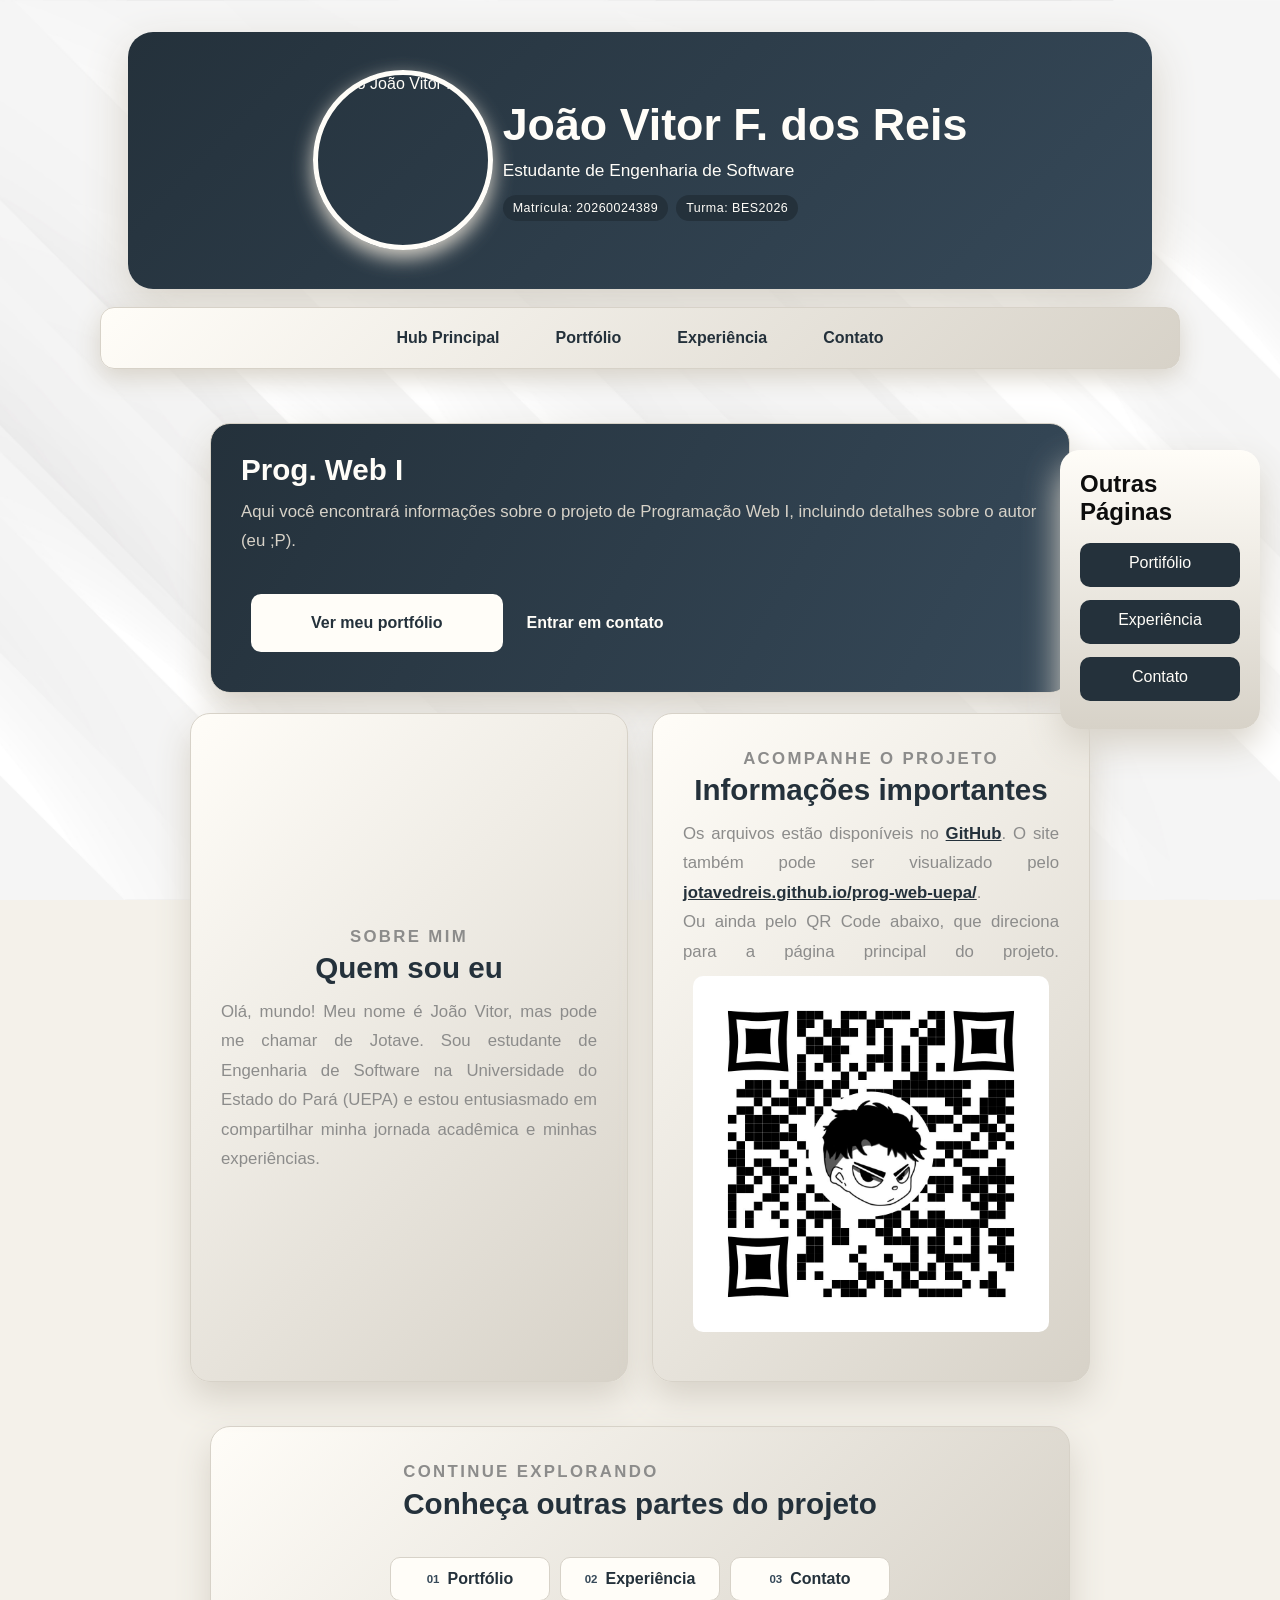
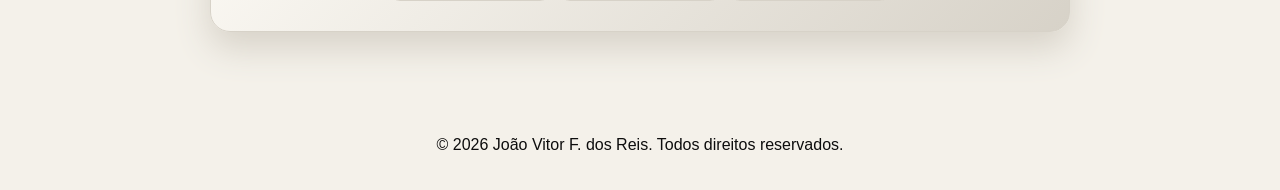
==== prog-web-1/index.html @ f46d9d89 "Troca de nome de pastas internas para evitar erros com os Hiperlinks. Troca de pt-br para pt-BR" ====
<!DOCTYPE html>
<html lang="pt-BR">
<head>
    <meta charset="UTF-8">
    <meta name="viewport" content="width=device-width, initial-scale=1.0">
    <meta name="description" content="Página principal do projeto de Programação Web I, contendo informações sobre o autor e links para atividades.">
    <title>Página Principal</title>
    <link rel="stylesheet" href="style/style.css">
    <link rel="stylesheet" href="style/home.css">
    <link rel="icon" href="public/imgs/favicon/favicon.ico" type="image/x-icon">
    <link rel="apple-touch-icon" href="public/imgs/favicon/apple-touch-icon.png">
</head>
<body>
    <header class="cabecalho-perfil">
        <img src="https://avatars.githubusercontent.com/u/141349338?v=4" alt="Foto João Vitor Reis">

        <section class="identificacao">
            <h1>João Vitor F. dos Reis</h1>
            <p class="funcao">Estudante de Engenharia de Software</p>
            <div class="dados-academicos">
                <span>Matrícula: 20260024389</span>
                <span>Turma: BES2026</span>
            </div>
        </section>
    </header>

    <nav class="menu-principal" aria-label="Navegação principal">
        <a href="../index.html" aria-label="Voltar ao Hub Principal">Hub Principal</a>
        <a href="pages/portifolio.html" aria-label="Acessar o Portfólio">Portfólio</a>
        <a href="pages/experiencia.html" aria-label="Acessar a Experiência">Experiência</a>
        <a href="pages/contato.html" aria-label="Acessar o Contato">Contato</a>
    </nav>

    <main>
        <section class="boas-vindas bloco">
            <div class="boas-vindas-conteudo">
                <h1>Prog. Web I</h1>
                <p>
                    Aqui você encontrará informações sobre o projeto de Programação Web I, incluindo detalhes sobre o autor (eu ;P).
                </p>
                <div class="acoes-principais">
                    <a class="btn-telas" href="pages/portifolio.html">Ver meu portfólio</a>
                    <a class="link-secundario" href="pages/contato.html">Entrar em contato</a>
                </div>
            </div>
        </section>

        <section class="informacoes-iniciais">
            <article class="bloco">
                <p class="etiqueta">Sobre mim</p>
                <h2>Quem sou eu</h2>
                <p>
                    Olá, mundo! Meu nome é João Vitor, mas pode me chamar de Jotave. Sou estudante de Engenharia
                    de Software na Universidade do Estado do Pará (UEPA) e estou entusiasmado em compartilhar
                    minha jornada acadêmica e minhas experiências.
                </p>
            </article>

            <article class="bloco">
                <p class="etiqueta">Acompanhe o projeto</p>
                <h2>Informações importantes</h2>
                <p>
                    Os arquivos estão disponíveis no
                    <a href="https://github.com/jotavedreis/prog-web-uepa" target="_blank" rel="noopener noreferrer">GitHub</a>.
                    O site também pode ser visualizado pelo
                    <a href="https://jotavedreis.github.io/prog-web-uepa/" target="_blank" rel="noopener noreferrer">jotavedreis.github.io/prog-web-uepa/</a>.
                    <br>
                    Ou ainda pelo QR Code abaixo, que direciona para a página principal do projeto.
                    <img src="/Prog. Web I/public/imgs/qr-code.jpg" alt="Qr Code para o Github.">
                </p>
            </article>
        </section>

        <nav class="caminhos bloco" aria-label="Acesso rápido às páginas">
            <div>
                <p class="etiqueta">Continue explorando</p>
                <h2>Conheça outras partes do projeto</h2>
            </div>
            <div class="lista-caminhos">
                <a href="pages/portifolio.html"><span>01</span>Portfólio</a>
                <a href="pages/experiencia.html"><span>02</span>Experiência</a>
                <a href="pages/contato.html"><span>03</span>Contato</a>
            </div>
        </nav>
    </main>

    <aside>
        <h2>Outras Páginas</h2>
            <a href="/Prog. Web I/pages/portifolio.html">Portifólio</a>
            <a href="/Prog. Web I/pages/experiencia.html">Experiência</a>
            <a href="/Prog. Web I/pages/contato.html">Contato</a>
    </aside>

    <footer>
        <p>&copy; 2026 João Vitor F. dos Reis. Todos direitos reservados.</p>
    </footer>
</body>

<script src="js/vlibras.js"></script>

</html>
---- prog-web-1/style/style.css ----
:root {
    --ink: #0D0D0D;
    --muted: #8C8C8B;
    --paper: #f4f1ea;
    --panel: #fffdf8;
    --line: #d7d2c8;
    --accent: #364959;
    --accent-dark: #24313b;
    --yellow: #f5c84b;
}

html {
    overflow-x: hidden;
}

body {
    margin: 0;
    padding: 0;
    font-family: Arial, sans-serif;
    overflow-x: hidden;
    display: flex;
    flex-direction: column;
    align-items: center;
    min-height: 100vh;
    color: var(--ink);
    background: var(--paper) url(../public/imgs/background/background-white.jpg) center / cover no-repeat fixed;

    header {
        width: 100%;
        padding: 20px;
        text-align: center;
    }

    > aside {
        position: fixed;
        top: 50%;
        right: 20px;
        display: flex;
        flex-direction: column;
        align-items: center;
        justify-content: center;
        width: 200px;
        min-height: 25vh;
        padding: 20px;
        gap: 5px;
        background: linear-gradient(var(--panel), var(--line));
        border-radius: 20px;
        box-shadow: 0 16px 35px var(--line);

        h2 {
            margin: 0 0 12px;
            color: var(--ink);
        }

        a {
            display: block;
            width: min(100%, 220px);
            min-height: 44px;
            margin-bottom: 8px;
            padding: 10px 14px;
            color: var(--panel);
            line-height: 1.2;
            text-align: center;
            text-decoration: none;
            background: var(--accent-dark);
            border-radius: 10px;
            transition: background-color 0.3s ease, color 0.3s ease;

            &:hover,
            &:focus-visible {
                color: var(--line);
                background: var(--accent);
            }
        }
    }

    main {
    width: min(100% - 32px, 900px);
    margin: 34px 16px 48px;
    }

    .bloco {
        display: flex;
        flex-direction: column;
        align-items: center;
        justify-content: center;
        width: min(100% - 40px, 900px);
        margin: 20px auto;
        padding: 30px;
        background: linear-gradient(135deg, var(--panel) 0%, var(--line) 100%);
        border: 1px solid var(--line);
        border-radius: 20px;
        box-shadow: 0 16px 35px var(--line);
        h1,
        h2 {
            margin: 0 0 12px;
            color: var(--accent-dark);
            font-size: clamp(1.35rem, 3vw, 1.85rem);
        }

        p {
            margin: 0;
            color: var(--muted);
            font-size: 1.05rem;
            line-height: 1.75;
        }

        a {
            color: var(--accent-dark);
            font-weight: 700;
        }
    }

    .btn-telas {
        display: inline-block;
        padding: 20px 60px;
        margin: 10px;
        color: var(--panel);
        text-align: center;
        text-decoration: none;
        background: var(--accent-dark);
        border-radius: 10px;
        cursor: pointer;
        transition: background-color 0.3s ease, box-shadow 0.3s ease, transform 0.3s ease;
    }

    .btn-telas:hover,
    .btn-telas:focus-visible {
        color: var(--panel);
        background: var(--accent);
        box-shadow: 0 4px 8px var(--line);
        transform: scale(1.05);
    }

    footer {
        margin-top: auto;
        padding: 20px;
        text-align: center;
    }

    @media (max-width: 760px) {
        > aside {
            display: none;
        }
    }
}

*,
*::before,
*::after {
    box-sizing: border-box;
}
---- prog-web-1/style/home.css ----
body {
        .cabecalho-perfil {
        display: flex;
        align-items: center;
        justify-content: center;
        gap: 10px;
        width: 80vw;
        margin: 32px 16px 0;
        padding: 3%;
        color: var(--panel);
        text-align: left;
        background: linear-gradient(135deg, var(--accent-dark), var(--accent));
        border-radius: 25px;
        box-shadow: 0 18px 45px var(--line);

        img {
            width: 20vh;
            height: 20vh;
            flex-shrink: 0;
            object-fit: cover;
            border: 5px solid var(--panel);
            border-radius: 50%;
            box-shadow: 0 8px 20px var(--line);
        }

        section {
            h1 {
                margin: 0 0 10px;
                font-size: clamp(1.65rem, 4vw, 2.8rem);
                line-height: 1.1;
            }

            p {
                margin: 5px 0;
                color: var(--line);
            }
        }
        }
    }

    .identificacao {
        .funcao {
            margin: 0 0 14px;
            color: var(--panel);
            font-size: 1.08rem;
        }
    }

    .dados-academicos {
        display: flex;
        flex-wrap: wrap;
        gap: 8px;

        span {
            padding: 6px 10px;
            color: var(--panel);
            font-size: 0.78rem;
            letter-spacing: 0.04em;
            background: var(--accent-dark);
            border-radius: 999px;
        }
    }

    .menu-principal {
        display: flex;
        flex-wrap: wrap;
        justify-content: center;
        gap: 12px;
        width: min(100% - 32px, 1080px);
        margin: 18px 16px 0;
        padding: 10px;
        background: linear-gradient(135deg, var(--panel) 0%, var(--line) 100%);
        border: 1px solid var(--line);
        border-radius: 14px;
        box-shadow: 0 8px 24px var(--line);
        backdrop-filter: blur(8px);

        a {
            padding: 11px 22px;
            color: var(--accent-dark);
            font-weight: 700;
            text-decoration: none;
            border-radius: 9px;
            transition: background-color 0.2s ease, color 0.2s ease, transform 0.2s ease;
            cursor: pointer;

            &:hover,
            &:focus-visible {
                color: var(--panel);
                background-color: var(--accent-dark);
                transform: translateY(-2px);
            }
        }
    }

    .boas-vindas {
        display: grid;
        grid-template-columns: minmax(0, 1.5fr) minmax(170px, 0.5fr);
        gap: 32px;
        align-items: center;
        color: var(--panel);
        background: linear-gradient(120deg, var(--accent-dark), var(--accent));

        h1 {
            max-width: 620px;
            margin: 6px 0 18px;
            color: var(--panel);
            font-size: clamp(2rem, 5vw, 3.4rem);
            line-height: 1.05;
        }

        p:not(.etiqueta) {
            color: var(--line);
        }
    }

    .etiqueta {
        margin: 0 0 8px;
        color: var(--accent-dark);
        font-size: 0.74rem;
        font-weight: 800;
        letter-spacing: 0.14em;
        text-transform: uppercase;
    }

    .acoes-principais {
        display: flex;
        flex-wrap: wrap;
        gap: 14px;
        margin-top: 28px;
        align-items: center;

        .btn-telas {
            color: var(--accent-dark);
            background: var(--panel);

            &:hover {
                color: var(--paper);
            }
        }
    }

    .link-secundario {
        color: var(--panel);
        font-weight: 700;
        text-decoration: none;
    }

    .resumo-projeto {
        padding: 24px 0 24px 28px;
        border-left: 1px solid var(--line);

        .numero-destaque {
            display: block;
            font-size: 4rem;
            font-weight: 800;
            line-height: 0.9;
        }

        p {
            margin: 10px 0 20px;
            color: var(--line);
            font-size: 0.9rem;
        }
    }

    .linha-destaque {
        display: block;
        width: 45px;
        height: 3px;
        background: var(--yellow);
    }

    .informacoes-iniciais {
        display: grid;
        grid-template-columns: repeat(2, minmax(0, 1fr));
        gap: 24px;

        .bloco {
            width: 100%;
            margin: 0 0 24px;

            p {
                text-align: justify;
            }
        }
    }

    .caminhos {
        display: flex;
        flex-direction: row;
        align-items: center;
        justify-content: space-between;
        gap: 24px;
        width: 100%;
        margin: 0;
        margin-bottom: 0;
        background: linear-gradient(135deg, var(--panel) 0%, var(--line) 100%);

        > div:first-child {
            flex: 0 1 auto;
        }

        .lista-caminhos {
            a {
                width: 160px;
                display: flex;
                align-items: center;
                justify-content: center;
                gap: 8px;
                flex: 1 1 112px;
                min-width: 0;
                padding: 12px 14px;
                color: var(--accent-dark);
                background: var(--panel);
                font-weight: 700;
                text-decoration: none;
                border: 1px solid var(--line);
                border-radius: 10px;
                transition: transform 0.2s ease, background-color 0.2s ease;

                &:hover,
                &:focus-visible {
                    color: var(--accent-dark);
                    background: var(--panel);
                    transform: translateY(-3px);
                }
            }
        }
    }

    .lista-caminhos {
        display: flex;
        flex: 1 1 0;
        flex-wrap: wrap;
        justify-content: flex-end;
        gap: 10px;
    }

    .lista-caminhos {
        span {
        color: var(--accent);
        font-size: 0.72rem;
        }
    }

    .bloco{
        img{
            padding: 10px;
            width: 100%;
            height: auto;
            border-radius: 20px;
            object-fit: cover;
        }
    }

    .bloco.boas-vindas {
        color: var(--panel);
        background: linear-gradient(120deg, var(--accent-dark), var(--accent));
    }

    .bloco.boas-vindas h1 {
        color: var(--panel);
    }

    .bloco.boas-vindas p:not(.etiqueta),
    .bloco.boas-vindas .resumo-projeto p {
        color: var(--line);
    }

    .bloco.boas-vindas .link-secundario {
        color: var(--panel);
    }

    @media (max-width: 600px) {
        .cabecalho-perfil {
            flex-direction: column;
            text-align: center;
        }

        .menu-principal {
            a {
                flex: 1 1 130px;
                text-align: center;
            }
        }

        .boas-vindas,
        .informacoes-iniciais {
            grid-template-columns: 1fr;
        }

        .resumo-projeto {
            padding: 20px 0 0;
            border-top: 1px solid var(--line);
            border-left: 0;
        }

        .caminhos {
            align-items: stretch;
            flex-direction: column;
            height: auto;
            min-height: 0;
            justify-content: flex-start;
        }

        .caminhos {
            > div,
            > div:first-child {
                flex: 0 0 auto;
            }

            .lista-caminhos {
                a {
                    flex: 1 1 130px;
                }
            }
        }

        .lista-caminhos {
            width: 100%;
            margin-top: 12px;
            justify-content: stretch;
        }

    }
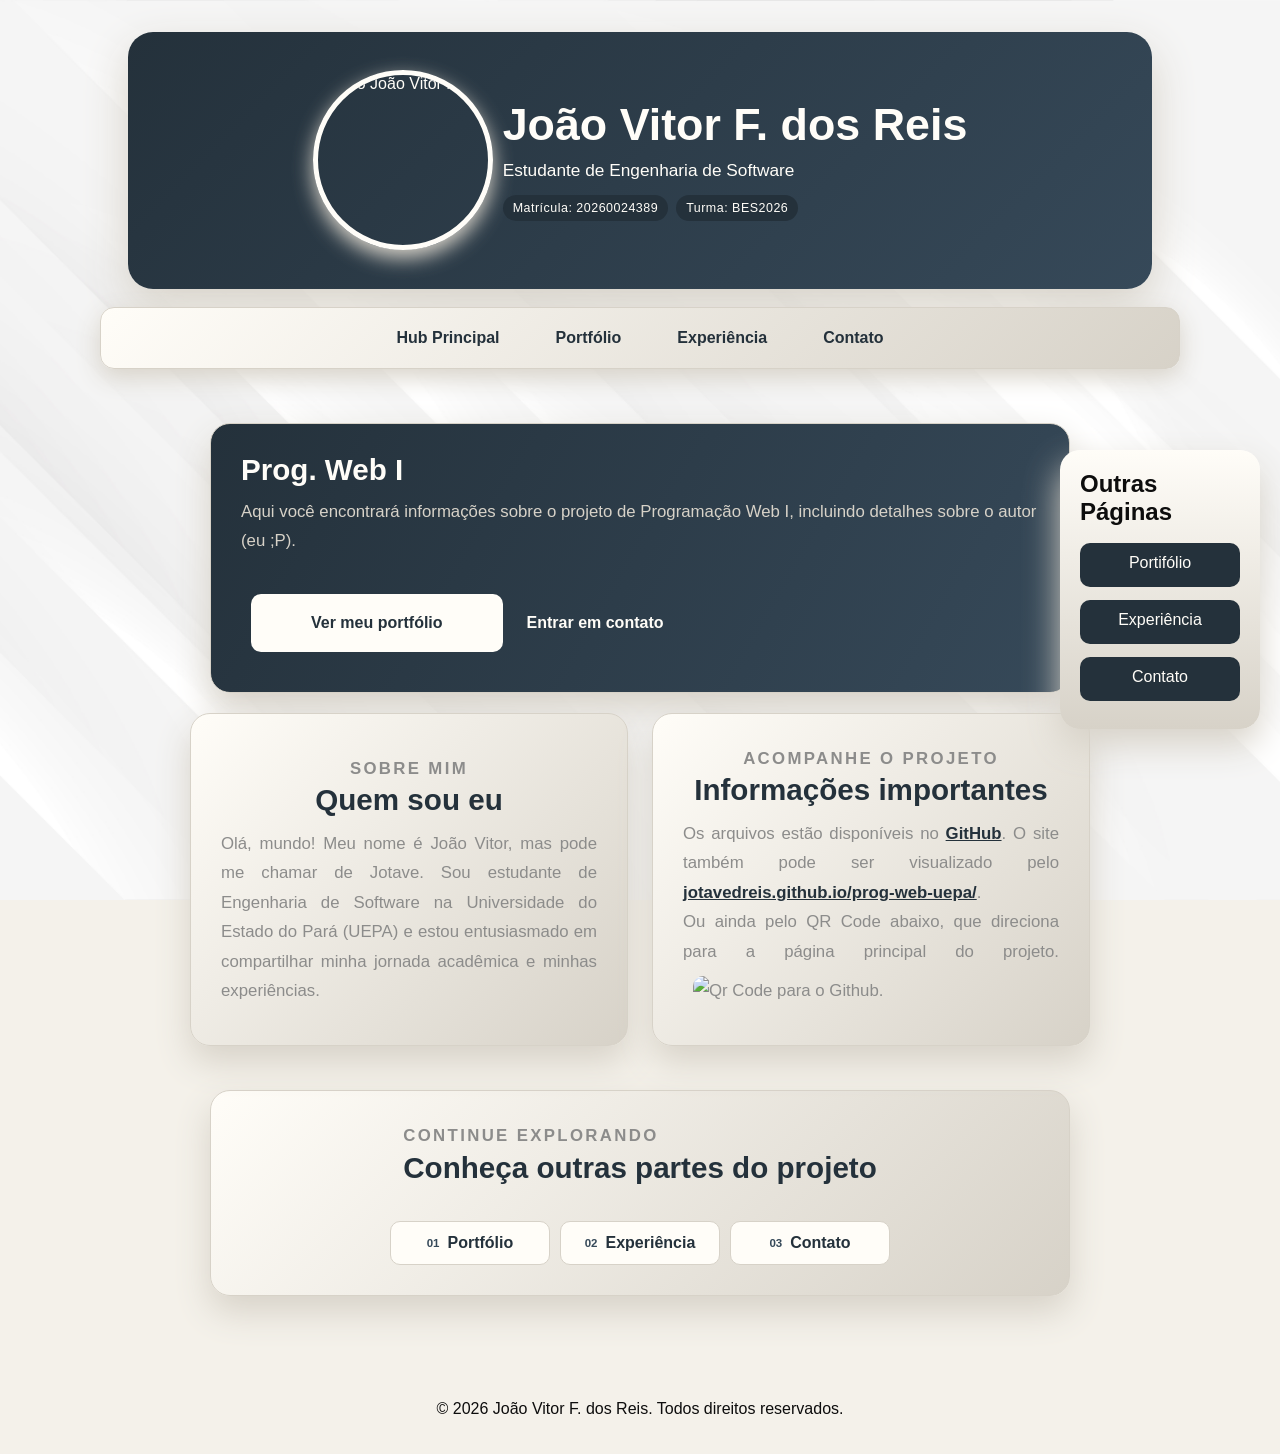
==== commit 5955cf8d: "Caminhos Corrigidos" ====
--- a/prog-web-1/index.html
+++ b/prog-web-1/index.html
@@ -66,7 +66,7 @@
                     <a href="https://jotavedreis.github.io/prog-web-uepa/" target="_blank" rel="noopener noreferrer">jotavedreis.github.io/prog-web-uepa/</a>.
                     <br>
                     Ou ainda pelo QR Code abaixo, que direciona para a página principal do projeto.
-                    <img src="/Prog. Web I/public/imgs/qr-code.jpg" alt="Qr Code para o Github.">
+                    <img src="prog-web-1/public/imgs/qr-code.jpg" alt="Qr Code para o Github.">
                 </p>
             </article>
         </section>
@@ -86,9 +86,9 @@
 
     <aside>
         <h2>Outras Páginas</h2>
-            <a href="/Prog. Web I/pages/portifolio.html">Portifólio</a>
-            <a href="/Prog. Web I/pages/experiencia.html">Experiência</a>
-            <a href="/Prog. Web I/pages/contato.html">Contato</a>
+            <a href="pages/portifolio.html" aria-label="Acessar o Portfólio">Portifólio</a>
+            <a href="pages/experiencia.html" aria-label="Acessar a Experiência">Experiência</a>
+            <a href="pages/contato.html" aria-label="Acessar o Contato">Contato</a>
     </aside>
 
     <footer>
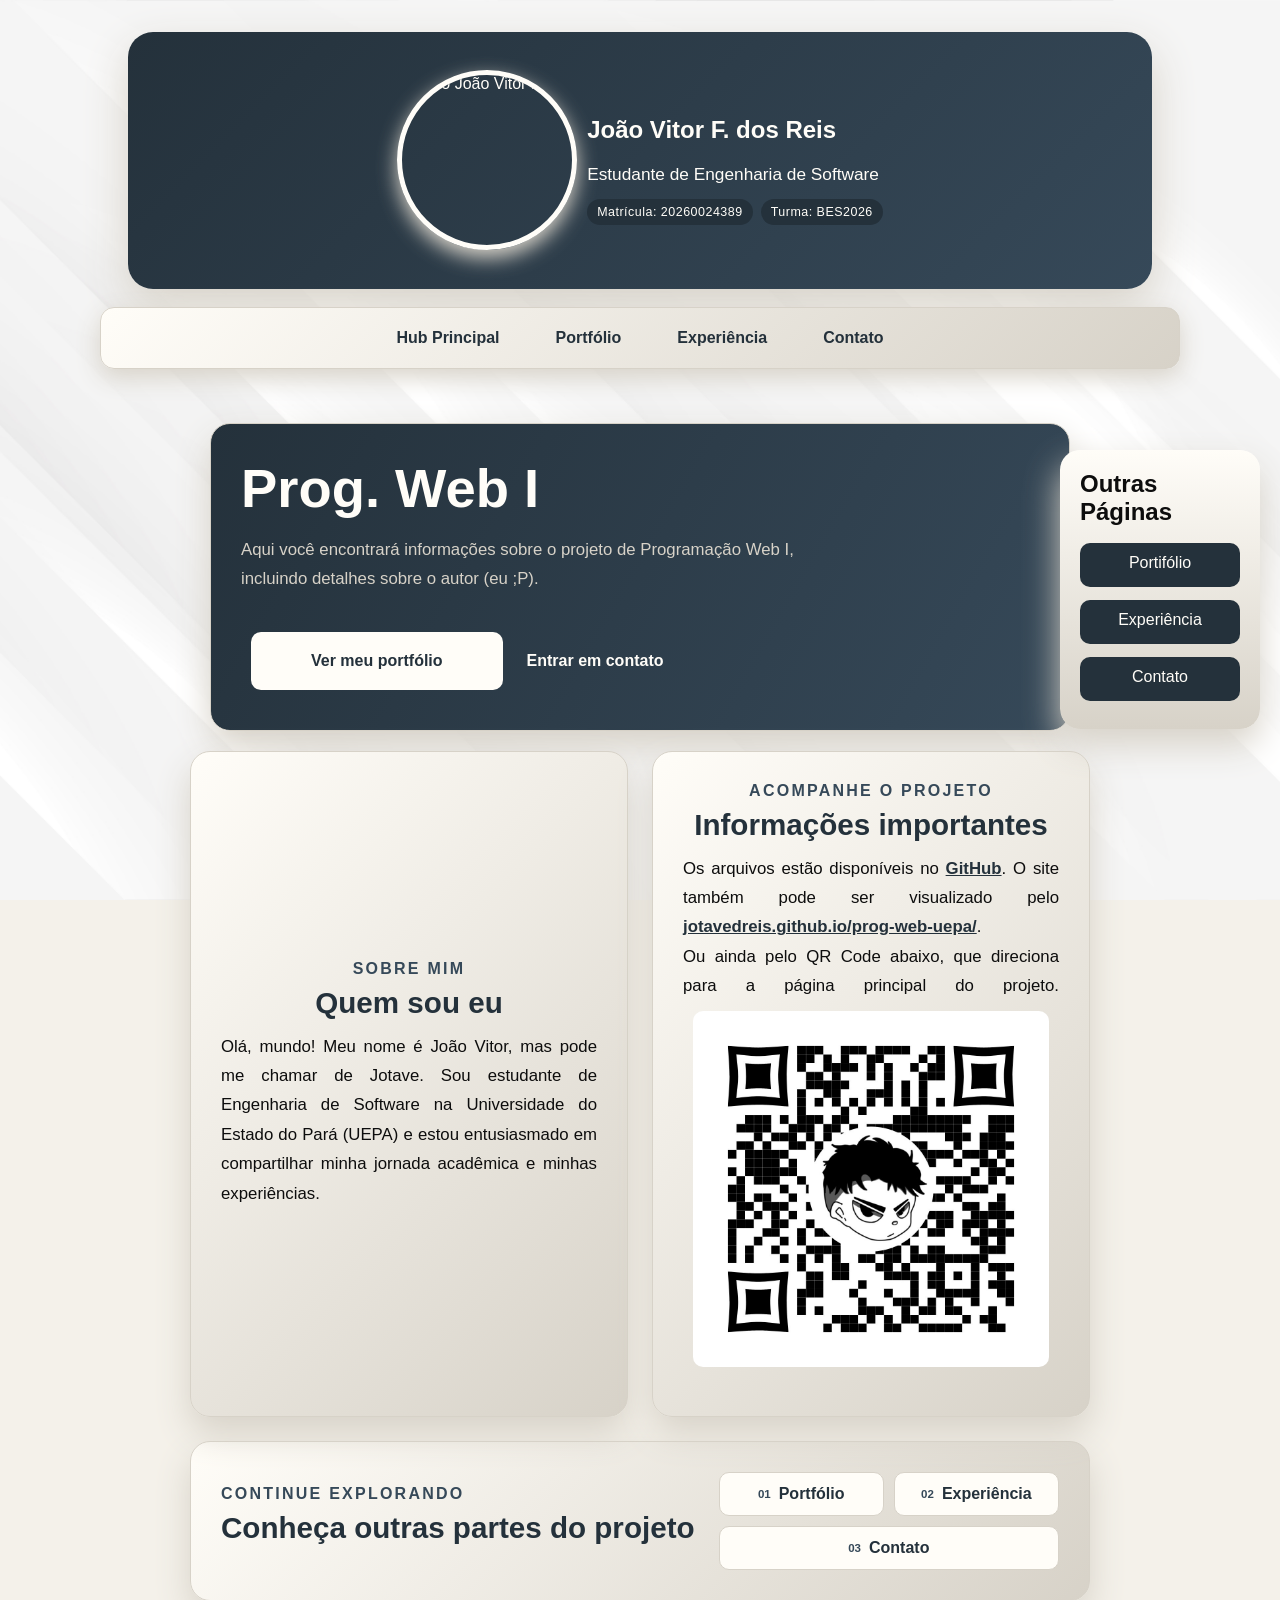
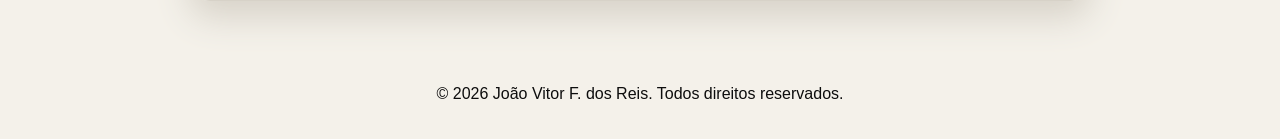
==== commit 2f7321b1: "Refatoração do CSS" ====
--- a/prog-web-1/index.html
+++ b/prog-web-1/index.html
@@ -5,8 +5,9 @@
     <meta name="viewport" content="width=device-width, initial-scale=1.0">
     <meta name="description" content="Página principal do projeto de Programação Web I, contendo informações sobre o autor e links para atividades.">
     <title>Página Principal</title>
-    <link rel="stylesheet" href="style/style.css">
+    <link rel="stylesheet" href="style/main.css">
     <link rel="stylesheet" href="style/home.css">
+    <link rel="stylesheet" href="style/paginas.css">
     <link rel="icon" href="public/imgs/favicon/favicon.ico" type="image/x-icon">
     <link rel="apple-touch-icon" href="public/imgs/favicon/apple-touch-icon.png">
 </head>
@@ -66,7 +67,7 @@
                     <a href="https://jotavedreis.github.io/prog-web-uepa/" target="_blank" rel="noopener noreferrer">jotavedreis.github.io/prog-web-uepa/</a>.
                     <br>
                     Ou ainda pelo QR Code abaixo, que direciona para a página principal do projeto.
-                    <img src="prog-web-1/public/imgs/qr-code.jpg" alt="Qr Code para o Github.">
+                    <img src="public/imgs/qr-code.jpg" alt="Qr Code para o Github.">
                 </p>
             </article>
         </section>
--- a/prog-web-1/style/main.css
+++ b/prog-web-1/style/main.css
@@ -0,0 +1,271 @@
+*,
+*::before,
+*::after {
+    box-sizing: border-box;
+}
+
+:root {
+    --ink: #0D0D0D;
+    --muted: #8C8C8B;
+    --paper: #f4f1ea;
+    --panel: #fffdf8;
+    --line: #d7d2c8;
+    --accent: #364959;
+    --accent-dark: #24313b;
+    --yellow: #f5c84b;
+}
+
+body {
+    margin: 0;
+    padding: 0;
+    font-family: Arial, sans-serif;
+    overflow-x: hidden;
+    display: flex;
+    flex-direction: column;
+    align-items: center;
+    min-height: 100vh;
+    color: var(--ink);
+    background: var(--paper) url(../public/imgs/background/background-white.jpg) center / cover no-repeat fixed;
+
+    header {
+        width: 100%;
+        padding: 20px;
+        text-align: center;
+    }
+
+    > aside {
+        position: fixed;
+        top: 50%;
+        right: 20px;
+        display: flex;
+        flex-direction: column;
+        align-items: center;
+        justify-content: center;
+        width: 200px;
+        min-height: 25vh;
+        padding: 20px;
+        gap: 5px;
+        background: linear-gradient(var(--panel), var(--line));
+        border-radius: 20px;
+        box-shadow: 0 16px 35px var(--line);
+
+        h2 {
+            margin: 0 0 12px;
+            color: var(--ink);
+        }
+
+        a {
+            display: block;
+            width: min(100%, 220px);
+            min-height: 44px;
+            margin-bottom: 8px;
+            padding: 10px 14px;
+            color: var(--panel);
+            line-height: 1.2;
+            text-align: center;
+            text-decoration: none;
+            background: var(--accent-dark);
+            border-radius: 10px;
+            transition: background-color 0.3s ease, color 0.3s ease;
+
+            &:hover,
+            &:focus-visible {
+                color: var(--line);
+                background: var(--accent);
+            }
+        }
+    }
+
+    main {
+        width: min(100% - 32px, 900px);
+        margin: 34px 16px 48px;
+    }
+
+    .bloco {
+        display: flex;
+        flex-direction: column;
+        align-items: center;
+        justify-content: center;
+        width: min(100% - 40px, 900px);
+        margin: 20px auto;
+        padding: 30px;
+        background: linear-gradient(135deg, var(--panel) 0%, var(--line) 100%);
+        border: 1px solid var(--line);
+        border-radius: 20px;
+        box-shadow: 0 16px 35px var(--line);
+
+        h1,
+        h2 {
+            margin: 0 0 12px;
+            color: var(--accent-dark);
+            font-size: clamp(1.35rem, 3vw, 1.85rem);
+        }
+
+        p:not(.etiqueta) {
+            margin: 0;
+            color: var(--ink);
+            font-size: 1.05rem;
+            line-height: 1.75;
+        }
+
+        a {
+            color: var(--accent-dark);
+            font-weight: 700;
+        }
+
+        ul {
+            list-style: none;
+            padding: 0;
+
+            li {
+                margin-bottom: 8px;
+                padding: 8px 12px;
+                background: rgba(255, 255, 255, 0.5);
+                border-radius: 8px;
+            }
+        }
+    }
+
+    .btn-telas {
+        display: inline-block;
+        padding: 20px 60px;
+        margin: 10px;
+        color: var(--panel);
+        text-align: center;
+        text-decoration: none;
+        background: var(--accent-dark);
+        border-radius: 10px;
+        cursor: pointer;
+        transition: background-color 0.3s ease, box-shadow 0.3s ease, transform 0.3s ease;
+
+        &:hover,
+        &:focus-visible {
+            color: var(--panel);
+            background: var(--accent);
+            box-shadow: 0 4px 8px var(--line);
+            transform: scale(1.05);
+        }
+    }
+
+    footer {
+        margin-top: auto;
+        padding: 20px;
+        text-align: center;
+    }
+
+    @media (max-width: 760px) {
+        > aside {
+            display: none;
+        }
+    }
+}
+
+form {
+    display: flex;
+    flex-direction: column;
+    gap: 8px;
+    width: min(100%, 560px);
+    margin-top: 12px;
+
+    p {
+        align-self: flex-start;
+        margin: 0 0 10px;
+        color: var(--muted);
+        line-height: 1.5;
+    }
+
+    label {
+        display: flex;
+        flex-direction: column;
+        align-items: flex-start;
+        gap: 6px;
+        width: 100%;
+        color: var(--ink);
+        font-weight: 700;
+    }
+
+    input,
+    textarea {
+        box-sizing: border-box;
+        width: 100%;
+        padding: 12px 14px;
+        color: var(--ink);
+        font: inherit;
+        background: var(--panel);
+        border: 1px solid var(--line);
+        border-radius: 8px;
+        outline: none;
+        transition: border-color 0.2s ease, box-shadow 0.2s ease;
+    }
+
+    textarea {
+        min-height: 140px;
+        resize: vertical;
+    }
+
+    input:focus,
+    textarea:focus {
+        border-color: var(--accent);
+        box-shadow: 0 0 0 3px var(--line);
+    }
+
+    input:invalid:not(:placeholder-shown),
+    textarea:invalid:not(:placeholder-shown) {
+        border-color: var(--accent);
+    }
+
+    button {
+        align-self: flex-start;
+        margin-top: 10px;
+        padding: 12px 22px;
+        color: var(--panel);
+        font: inherit;
+        font-weight: 700;
+        background: var(--accent-dark);
+        border: 0;
+        border-radius: 8px;
+        cursor: pointer;
+        transition: background-color 0.2s ease, transform 0.2s ease;
+    }
+
+    button:hover,
+    button:focus-visible {
+        background: var(--accent);
+        transform: translateY(-2px);
+    }
+}
+
+@media (max-width: 600px) {
+    form {
+        button {
+            align-self: stretch;
+        }
+    }
+}
+
+.instituicao {
+    font-style: italic;
+    color: var(--accent);
+}
+
+table {
+    width: 100%;
+    border-collapse: collapse;
+    text-align: center;
+
+    td {
+        padding: 10px;
+    }
+}
+
+img {
+    max-width: 100%;
+    height: auto;
+
+    &[alt*="Foto"] {
+        width: 200px;
+        height: 200px;
+        border-radius: 50%;
+        object-fit: cover;
+    }
+}
--- a/prog-web-1/style/home.css
+++ b/prog-web-1/style/home.css
@@ -1,5 +1,5 @@
 body {
-        .cabecalho-perfil {
+    .cabecalho-perfil {
         display: flex;
         align-items: center;
         justify-content: center;
@@ -22,20 +22,6 @@
             border-radius: 50%;
             box-shadow: 0 8px 20px var(--line);
         }
-
-        section {
-            h1 {
-                margin: 0 0 10px;
-                font-size: clamp(1.65rem, 4vw, 2.8rem);
-                line-height: 1.1;
-            }
-
-            p {
-                margin: 5px 0;
-                color: var(--line);
-            }
-        }
-        }
     }
 
     .identificacao {
@@ -44,20 +30,20 @@
             color: var(--panel);
             font-size: 1.08rem;
         }
-    }
-
-    .dados-academicos {
-        display: flex;
-        flex-wrap: wrap;
-        gap: 8px;
-
-        span {
-            padding: 6px 10px;
-            color: var(--panel);
-            font-size: 0.78rem;
-            letter-spacing: 0.04em;
-            background: var(--accent-dark);
-            border-radius: 999px;
+
+        .dados-academicos {
+            display: flex;
+            flex-wrap: wrap;
+            gap: 8px;
+
+            span {
+                padding: 6px 10px;
+                color: var(--panel);
+                font-size: 0.78rem;
+                letter-spacing: 0.04em;
+                background: var(--accent-dark);
+                border-radius: 999px;
+            }
         }
     }
 
@@ -99,25 +85,46 @@
         gap: 32px;
         align-items: center;
         color: var(--panel);
-        background: linear-gradient(120deg, var(--accent-dark), var(--accent));
 
         h1 {
             max-width: 620px;
             margin: 6px 0 18px;
-            color: var(--panel);
             font-size: clamp(2rem, 5vw, 3.4rem);
             line-height: 1.05;
         }
-
-        p:not(.etiqueta) {
-            color: var(--line);
+    }
+
+    .bloco.boas-vindas {
+        background: linear-gradient(120deg, var(--accent-dark), var(--accent));
+    }
+
+    .bloco.boas-vindas h1 {
+        color: var(--panel);
+    }
+
+    .bloco.boas-vindas p:not(.etiqueta),
+    .bloco.boas-vindas .resumo-projeto p {
+        color: var(--line);
+    }
+
+    .bloco.boas-vindas .link-secundario {
+        color: var(--panel);
+    }
+
+    .bloco {
+        img {
+            padding: 10px;
+            width: 100%;
+            height: auto;
+            border-radius: 20px;
+            object-fit: cover;
         }
     }
 
     .etiqueta {
         margin: 0 0 8px;
-        color: var(--accent-dark);
-        font-size: 0.74rem;
+        color: var(--accent);
+        font-size: 1rem;
         font-weight: 800;
         letter-spacing: 0.14em;
         text-transform: uppercase;
@@ -133,10 +140,6 @@
         .btn-telas {
             color: var(--accent-dark);
             background: var(--panel);
-
-            &:hover {
-                color: var(--paper);
-            }
         }
     }
 
@@ -144,31 +147,6 @@
         color: var(--panel);
         font-weight: 700;
         text-decoration: none;
-    }
-
-    .resumo-projeto {
-        padding: 24px 0 24px 28px;
-        border-left: 1px solid var(--line);
-
-        .numero-destaque {
-            display: block;
-            font-size: 4rem;
-            font-weight: 800;
-            line-height: 0.9;
-        }
-
-        p {
-            margin: 10px 0 20px;
-            color: var(--line);
-            font-size: 0.9rem;
-        }
-    }
-
-    .linha-destaque {
-        display: block;
-        width: 45px;
-        height: 3px;
-        background: var(--yellow);
     }
 
     .informacoes-iniciais {
@@ -235,41 +213,11 @@
         flex-wrap: wrap;
         justify-content: flex-end;
         gap: 10px;
-    }
-
-    .lista-caminhos {
+
         span {
-        color: var(--accent);
-        font-size: 0.72rem;
-        }
-    }
-
-    .bloco{
-        img{
-            padding: 10px;
-            width: 100%;
-            height: auto;
-            border-radius: 20px;
-            object-fit: cover;
-        }
-    }
-
-    .bloco.boas-vindas {
-        color: var(--panel);
-        background: linear-gradient(120deg, var(--accent-dark), var(--accent));
-    }
-
-    .bloco.boas-vindas h1 {
-        color: var(--panel);
-    }
-
-    .bloco.boas-vindas p:not(.etiqueta),
-    .bloco.boas-vindas .resumo-projeto p {
-        color: var(--line);
-    }
-
-    .bloco.boas-vindas .link-secundario {
-        color: var(--panel);
+            color: var(--accent);
+            font-size: 0.72rem;
+        }
     }
 
     @media (max-width: 600px) {
@@ -288,12 +236,6 @@
         .boas-vindas,
         .informacoes-iniciais {
             grid-template-columns: 1fr;
-        }
-
-        .resumo-projeto {
-            padding: 20px 0 0;
-            border-top: 1px solid var(--line);
-            border-left: 0;
         }
 
         .caminhos {
@@ -302,9 +244,7 @@
             height: auto;
             min-height: 0;
             justify-content: flex-start;
-        }
-
-        .caminhos {
+
             > div,
             > div:first-child {
                 flex: 0 0 auto;
@@ -322,5 +262,5 @@
             margin-top: 12px;
             justify-content: stretch;
         }
-
-    }+    }
+}
--- a/prog-web-1/style/paginas.css
+++ b/prog-web-1/style/paginas.css
@@ -0,0 +1,54 @@
+/* =========================================
+   ESTILOS ESPECÍFICOS DE PÁGINA
+   ========================================= */
+
+.portifolio-header {
+    text-align: center;
+    padding: 30px 20px;
+
+    h1 {
+        margin-bottom: 20px;
+        color: var(--accent-dark);
+        font-size: clamp(2rem, 5vw, 3rem);
+    }
+}
+
+.experiencia-header {
+    text-align: center;
+    padding: 30px 20px;
+
+    h1 {
+        margin-bottom: 20px;
+        color: var(--accent-dark);
+        font-size: clamp(2rem, 5vw, 3rem);
+    }
+}
+
+.contato-header {
+    text-align: center;
+    padding: 30px 20px;
+}
+
+.videos-table {
+    margin: 20px auto;
+
+    thead th {
+        background: var(--accent-dark);
+        color: var(--panel);
+        padding: 12px;
+    }
+
+    tbody tr:nth-child(even) {
+        background: var(--panel);
+    }
+
+    tbody tr:hover {
+        background: var(--paper);
+    }
+}
+
+@media (max-width: 768px) {
+    .videos-table {
+        overflow-x: auto;
+    }
+}
